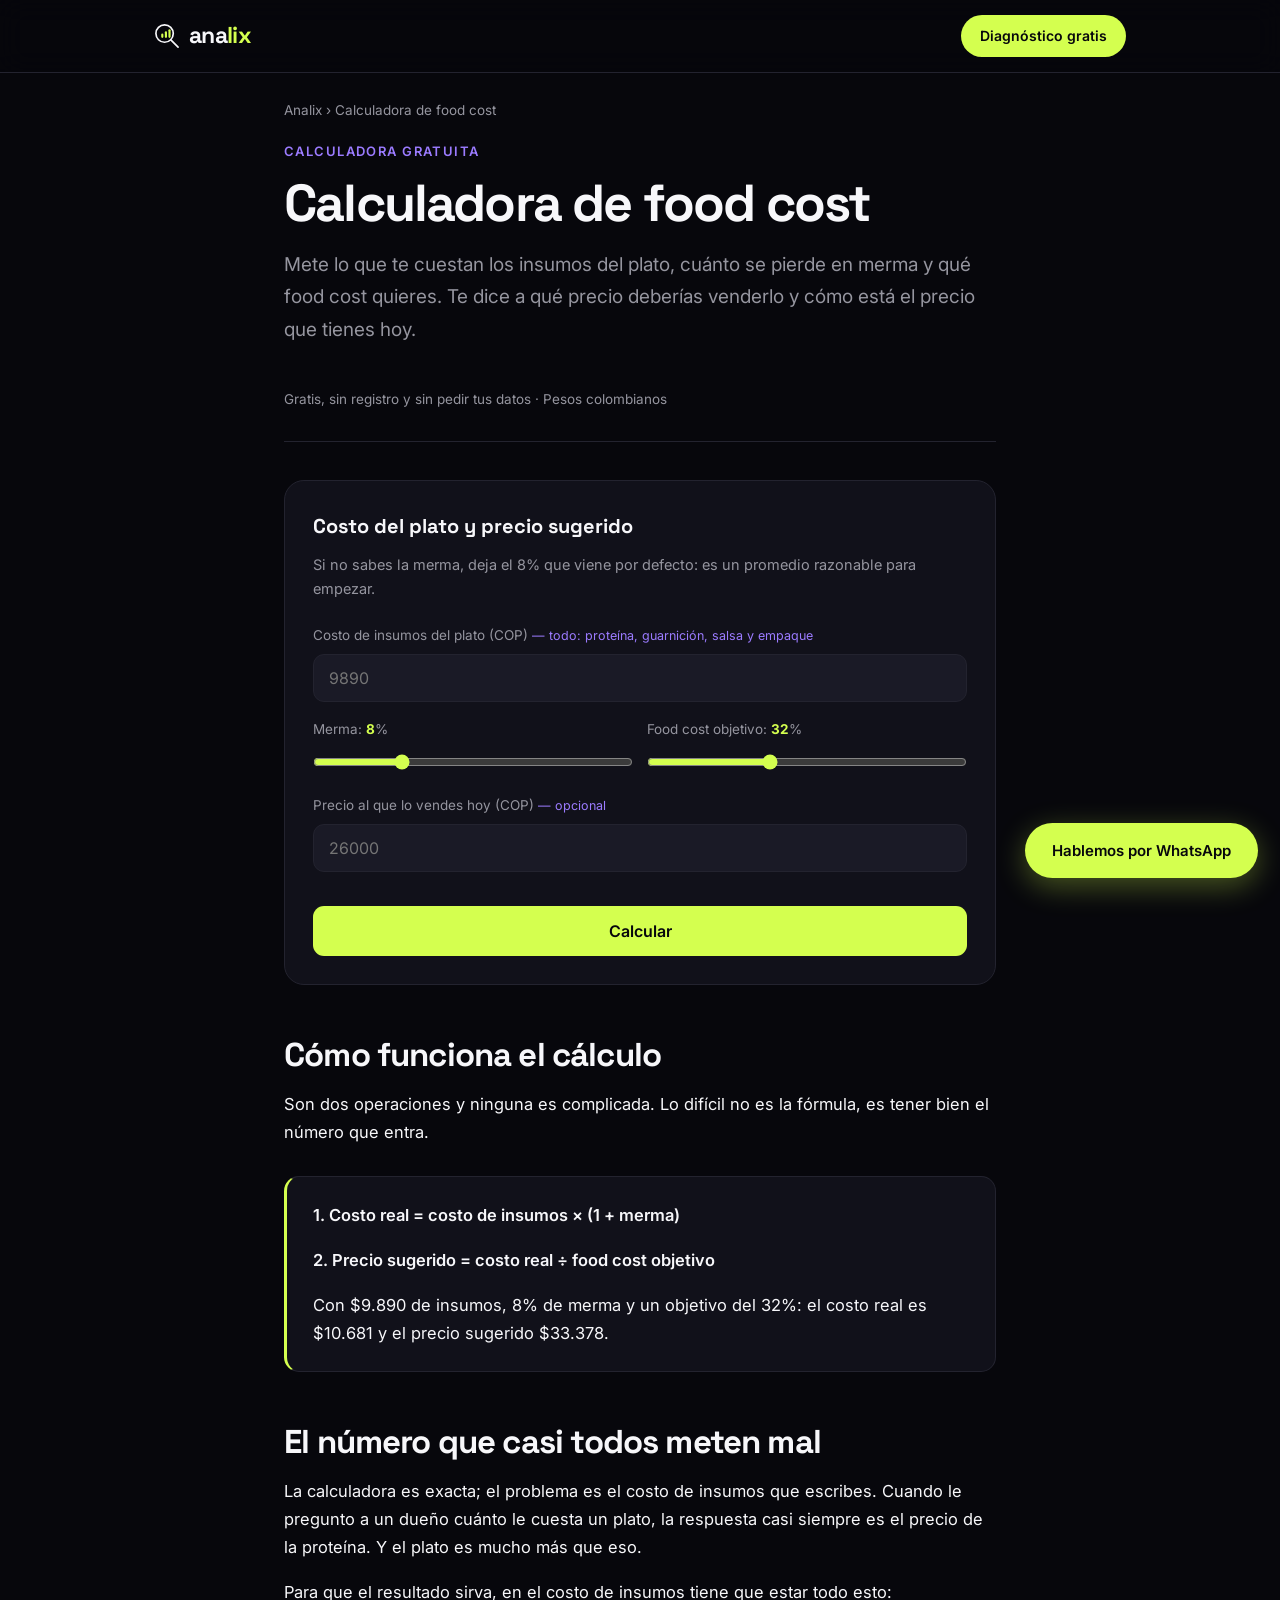
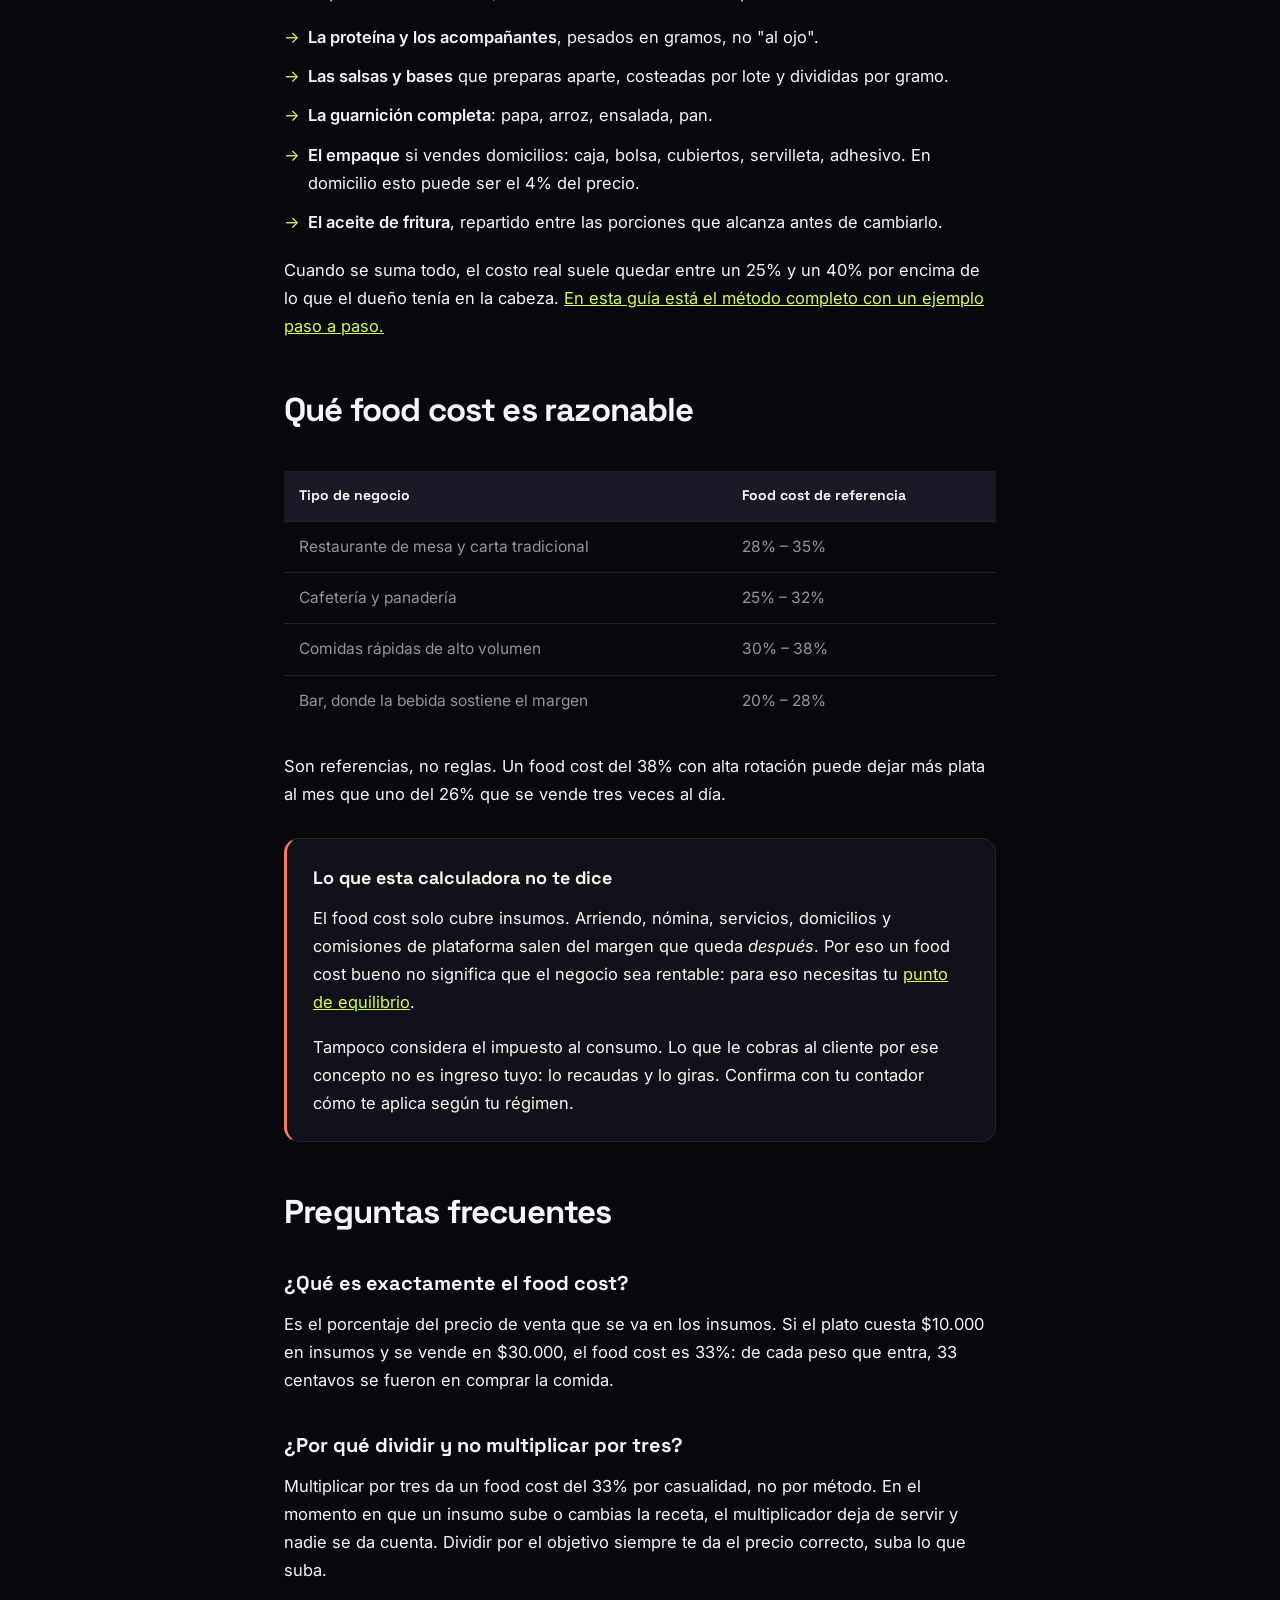
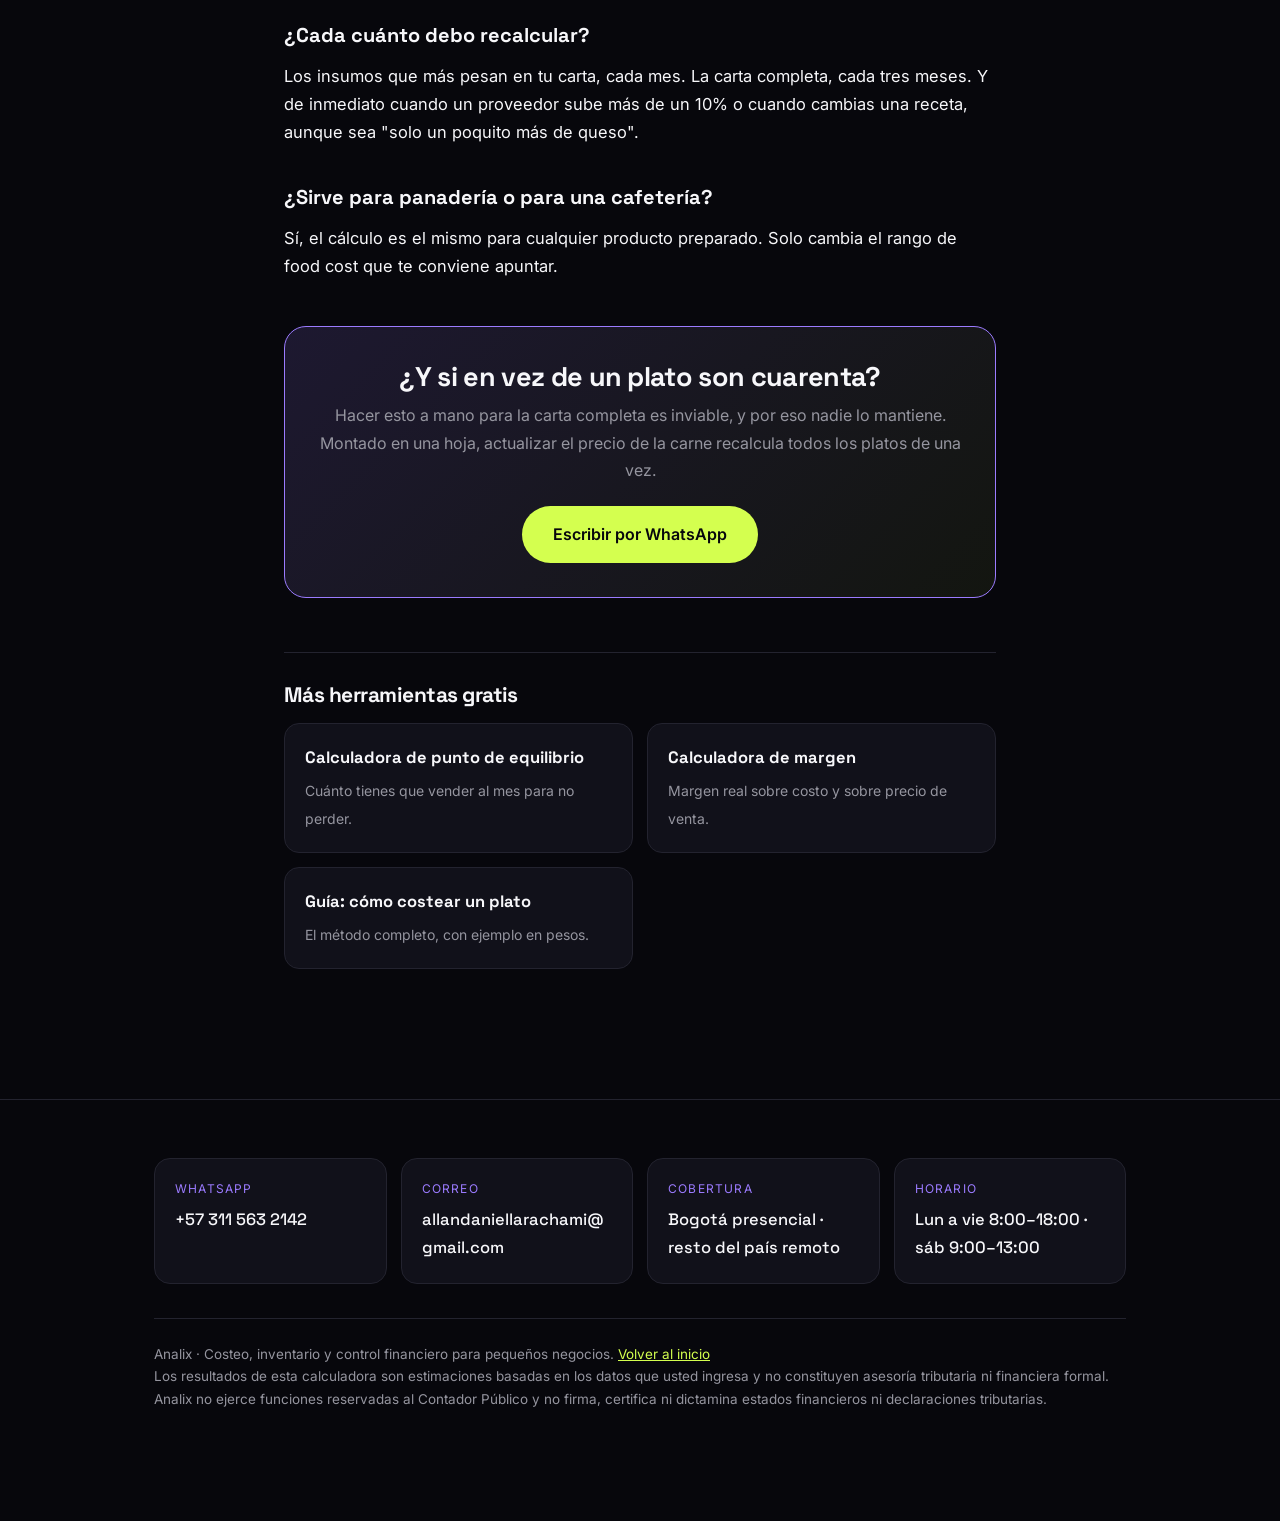
==== calculadora-food-cost.html @ 963f714d "Tres calculadoras gratuitas con pagina propia" ====
<!DOCTYPE html>
<html lang="es-CO">
<head>
<meta charset="UTF-8">
<meta name="viewport" content="width=device-width,initial-scale=1">
<title>Calculadora de food cost gratis: precio sugerido de tu plato | Analix</title>
<meta name="description" content="Calculadora de food cost gratis en pesos colombianos. Mete el costo de insumos, la merma y tu objetivo, y te dice el precio al que deberías vender el plato.">
<meta name="theme-color" content="#07070C">
<meta name="author" content="Analix">
<meta name="robots" content="index,follow">
<link rel="canonical" href="https://allandaniellarachami-sys.github.io/calculadora-food-cost.html">
<meta property="og:type" content="website">
<meta property="og:locale" content="es_CO">
<meta property="og:site_name" content="Analix">
<meta property="og:title" content="Calculadora de food cost gratis">
<meta property="og:description" content="Mete el costo de insumos, la merma y tu objetivo, y te dice a qué precio deberías vender el plato.">
<meta property="og:url" content="https://allandaniellarachami-sys.github.io/calculadora-food-cost.html">
<meta property="og:image" content="https://allandaniellarachami-sys.github.io/preview.png">
<meta name="twitter:card" content="summary_large_image">
<meta name="twitter:title" content="Calculadora de food cost gratis">
<meta name="twitter:description" content="Costo de insumos, merma y objetivo: te da el precio sugerido del plato.">
<meta name="twitter:image" content="https://allandaniellarachami-sys.github.io/preview.png">

<link rel="icon" href="data:image/svg+xml,%3Csvg xmlns='http://www.w3.org/2000/svg' viewBox='0 0 54 54'%3E%3Crect width='54' height='54' rx='11' fill='%2307070C'/%3E%3Ccircle cx='22' cy='22' r='18' fill='none' stroke='%23F7F7FA' stroke-width='3.5'/%3E%3Crect x='15' y='22' width='4.5' height='9' rx='2.25' fill='%23D4FF4F'/%3E%3Crect x='22.5' y='17' width='4.5' height='14' rx='2.25' fill='%23D4FF4F'/%3E%3Crect x='30' y='13' width='4.5' height='18' rx='2.25' fill='%23D4FF4F'/%3E%3Cpath d='M35 35L50 50' stroke='%23F7F7FA' stroke-width='3.5' stroke-linecap='round'/%3E%3C/svg%3E">
<link rel="preconnect" href="https://fonts.googleapis.com">
<link rel="preconnect" href="https://fonts.gstatic.com" crossorigin>
<link href="https://fonts.googleapis.com/css2?family=Space+Grotesk:wght@400;500;700&family=Inter:wght@400;500;600&display=swap" rel="stylesheet">
<link rel="stylesheet" href="analix.css">

<script type="application/ld+json">
{"@context":"https://schema.org","@type":"WebApplication","name":"Calculadora de food cost","applicationCategory":"BusinessApplication","operatingSystem":"Navegador web","inLanguage":"es-CO","url":"https://allandaniellarachami-sys.github.io/calculadora-food-cost.html","description":"Calculadora gratuita de food cost y precio sugerido para platos de restaurante, en pesos colombianos.","offers":{"@type":"Offer","price":"0","priceCurrency":"COP"},"provider":{"@type":"Organization","name":"Analix","url":"https://allandaniellarachami-sys.github.io/"}}
</script>
<script type="application/ld+json">
{"@context":"https://schema.org","@type":"FAQPage","mainEntity":[
{"@type":"Question","name":"¿Qué es el food cost?","acceptedAnswer":{"@type":"Answer","text":"El food cost es el porcentaje del precio de venta que se va en los insumos del plato. Si un plato cuesta 10.000 pesos en insumos y se vende en 30.000, el food cost es del 33%."}},
{"@type":"Question","name":"¿Cómo se calcula el precio a partir del food cost?","acceptedAnswer":{"@type":"Answer","text":"Se divide el costo total del plato entre el food cost objetivo expresado como fracción. Con un costo de 10.681 pesos y un objetivo del 32%, el precio es 10.681 dividido entre 0,32, es decir 33.378 pesos."}},
{"@type":"Question","name":"¿Qué food cost es bueno en Colombia?","acceptedAnswer":{"@type":"Answer","text":"Como referencia, entre 28% y 35% en restaurante de mesa, entre 25% y 32% en cafetería y panadería, y entre 30% y 38% en comidas rápidas de alto volumen. Son rangos orientativos, no reglas."}},
{"@type":"Question","name":"¿El food cost incluye arriendo y nómina?","acceptedAnswer":{"@type":"Answer","text":"No. El food cost solo mide los insumos. Arriendo, nómina, servicios y domicilios salen del margen que queda después, por eso un food cost bajo no garantiza que el negocio sea rentable."}}]}
</script>
<script type="application/ld+json">
{"@context":"https://schema.org","@type":"BreadcrumbList","itemListElement":[
{"@type":"ListItem","position":1,"name":"Analix","item":"https://allandaniellarachami-sys.github.io/"},
{"@type":"ListItem","position":2,"name":"Calculadora de food cost","item":"https://allandaniellarachami-sys.github.io/calculadora-food-cost.html"}]}
</script>
</head>
<body>

<a class="skip" href="#contenido">Ir al contenido</a>

<nav><div class="navin">
  <a class="logo" href="./"><svg viewBox="0 0 54 54" fill="none" aria-hidden="true"><circle cx="22" cy="22" r="18" stroke="#F7F7FA" stroke-width="3.5"/><rect x="15" y="22" width="4.5" height="9" rx="2.25" fill="#D4FF4F"/><rect x="22.5" y="17" width="4.5" height="14" rx="2.25" fill="#D4FF4F"/><rect x="30" y="13" width="4.5" height="18" rx="2.25" fill="#D4FF4F"/><path d="M35 35L50 50" stroke="#F7F7FA" stroke-width="3.5" stroke-linecap="round"/></svg>ana<span>lix</span></a>
  <a class="navcta" href="https://wa.me/573115632142?text=Hola%2C%20us%C3%A9%20la%20calculadora%20de%20food%20cost%20y%20quiero%20el%20diagn%C3%B3stico%20gratuito." target="_blank" rel="noopener">Diagnóstico gratis</a>
</div></nav>

<div class="wrap narrow">
  <div class="crumb"><a href="./">Analix</a> › Calculadora de food cost</div>
</div>

<article id="contenido"><div class="wrap narrow">
  <div class="kicker">Calculadora gratuita</div>
  <h1>Calculadora de <em>food cost</em></h1>
  <p class="entradilla">Mete lo que te cuestan los insumos del plato, cuánto se pierde en merma y qué food cost quieres. Te dice a qué precio deberías venderlo y cómo está el precio que tienes hoy.</p>
  <div class="meta">Gratis, sin registro y sin pedir tus datos · Pesos colombianos</div>

  <div class="calc">
    <h3>Costo del plato y precio sugerido</h3>
    <p class="ayuda">Si no sabes la merma, deja el 8% que viene por defecto: es un promedio razonable para empezar.</p>

    <div class="campo">
      <label for="ins">Costo de insumos del plato (COP) <span class="pista">— todo: proteína, guarnición, salsa y empaque</span></label>
      <input type="number" id="ins" placeholder="9890" min="0" step="50" inputmode="numeric">
    </div>

    <div class="cg2">
      <div class="campo">
        <label for="mer">Merma: <b id="merv" style="color:var(--lime)">8</b>%</label>
        <input type="range" id="mer" min="0" max="30" value="8" step="1">
      </div>
      <div class="campo">
        <label for="obj">Food cost objetivo: <b id="objv" style="color:var(--lime)">32</b>%</label>
        <input type="range" id="obj" min="15" max="60" value="32" step="1">
      </div>
    </div>

    <div class="campo">
      <label for="pre">Precio al que lo vendes hoy (COP) <span class="pista">— opcional</span></label>
      <input type="number" id="pre" placeholder="26000" min="0" step="100" inputmode="numeric">
    </div>

    <div class="err" id="e1" role="alert">Escribe el costo de insumos para poder calcular.</div>
    <button class="go" type="button" onclick="calcular()">Calcular</button>

    <div class="res" id="r" aria-live="polite">
      <div class="et">Precio sugerido</div>
      <div class="num" id="rnum">—</div>
      <p id="rtxt"></p>
      <div class="detalle" id="rdet"></div>
      <a class="cta2" id="rwa" href="https://wa.me/573115632142" target="_blank" rel="noopener">Que me costeen la carta completa</a>
    </div>
  </div>

  <h2>Cómo funciona el cálculo</h2>

  <p>Son dos operaciones y ninguna es complicada. Lo difícil no es la fórmula, es tener bien el número que entra.</p>

  <div class="caja">
    <p><strong>1. Costo real = costo de insumos × (1 + merma)</strong></p>
    <p><strong>2. Precio sugerido = costo real ÷ food cost objetivo</strong></p>
    <p>Con $9.890 de insumos, 8% de merma y un objetivo del 32%: el costo real es $10.681 y el precio sugerido $33.378.</p>
  </div>

  <h2>El número que casi todos meten mal</h2>

  <p>La calculadora es exacta; el problema es el costo de insumos que escribes. Cuando le pregunto a un dueño cuánto le cuesta un plato, la respuesta casi siempre es el precio de la proteína. Y el plato es mucho más que eso.</p>

  <p>Para que el resultado sirva, en el costo de insumos tiene que estar todo esto:</p>

  <ul>
    <li><strong>La proteína y los acompañantes</strong>, pesados en gramos, no "al ojo".</li>
    <li><strong>Las salsas y bases</strong> que preparas aparte, costeadas por lote y divididas por gramo.</li>
    <li><strong>La guarnición completa</strong>: papa, arroz, ensalada, pan.</li>
    <li><strong>El empaque</strong> si vendes domicilios: caja, bolsa, cubiertos, servilleta, adhesivo. En domicilio esto puede ser el 4% del precio.</li>
    <li><strong>El aceite de fritura</strong>, repartido entre las porciones que alcanza antes de cambiarlo.</li>
  </ul>

  <p>Cuando se suma todo, el costo real suele quedar entre un 25% y un 40% por encima de lo que el dueño tenía en la cabeza. <a href="./costear-un-plato.html">En esta guía está el método completo con un ejemplo paso a paso.</a></p>

  <h2>Qué food cost es razonable</h2>

  <div class="tscroll">
  <table class="tabla">
    <thead><tr><th>Tipo de negocio</th><th>Food cost de referencia</th></tr></thead>
    <tbody>
      <tr><td>Restaurante de mesa y carta tradicional</td><td>28% – 35%</td></tr>
      <tr><td>Cafetería y panadería</td><td>25% – 32%</td></tr>
      <tr><td>Comidas rápidas de alto volumen</td><td>30% – 38%</td></tr>
      <tr><td>Bar, donde la bebida sostiene el margen</td><td>20% – 28%</td></tr>
    </tbody>
  </table>
  </div>

  <p>Son referencias, no reglas. Un food cost del 38% con alta rotación puede dejar más plata al mes que uno del 26% que se vende tres veces al día.</p>

  <div class="caja alerta">
    <h3>Lo que esta calculadora no te dice</h3>
    <p>El food cost solo cubre insumos. Arriendo, nómina, servicios, domicilios y comisiones de plataforma salen del margen que queda <em>después</em>. Por eso un food cost bueno no significa que el negocio sea rentable: para eso necesitas tu <a href="./calculadora-punto-de-equilibrio.html">punto de equilibrio</a>.</p>
    <p>Tampoco considera el impuesto al consumo. Lo que le cobras al cliente por ese concepto no es ingreso tuyo: lo recaudas y lo giras. Confirma con tu contador cómo te aplica según tu régimen.</p>
  </div>

  <h2>Preguntas frecuentes</h2>

  <h3>¿Qué es exactamente el food cost?</h3>
  <p>Es el porcentaje del precio de venta que se va en los insumos. Si el plato cuesta $10.000 en insumos y se vende en $30.000, el food cost es 33%: de cada peso que entra, 33 centavos se fueron en comprar la comida.</p>

  <h3>¿Por qué dividir y no multiplicar por tres?</h3>
  <p>Multiplicar por tres da un food cost del 33% por casualidad, no por método. En el momento en que un insumo sube o cambias la receta, el multiplicador deja de servir y nadie se da cuenta. Dividir por el objetivo siempre te da el precio correcto, suba lo que suba.</p>

  <h3>¿Cada cuánto debo recalcular?</h3>
  <p>Los insumos que más pesan en tu carta, cada mes. La carta completa, cada tres meses. Y de inmediato cuando un proveedor sube más de un 10% o cuando cambias una receta, aunque sea "solo un poquito más de queso".</p>

  <h3>¿Sirve para panadería o para una cafetería?</h3>
  <p>Sí, el cálculo es el mismo para cualquier producto preparado. Solo cambia el rango de food cost que te conviene apuntar.</p>

  <div class="cta">
    <h2>¿Y si en vez de un plato son cuarenta?</h2>
    <p>Hacer esto a mano para la carta completa es inviable, y por eso nadie lo mantiene. Montado en una hoja, actualizar el precio de la carne recalcula todos los platos de una vez.</p>
    <a class="btn" href="https://wa.me/573115632142?text=Hola%2C%20us%C3%A9%20la%20calculadora%20de%20food%20cost%20y%20quiero%20que%20me%20cost%C3%A9en%20la%20carta%20completa." target="_blank" rel="noopener">Escribir por WhatsApp</a>
  </div>

  <div class="sig">
    <h2>Más herramientas gratis</h2>
    <div class="sigl">
      <a class="sigc" href="./calculadora-punto-de-equilibrio.html"><b>Calculadora de punto de equilibrio</b><span>Cuánto tienes que vender al mes para no perder.</span></a>
      <a class="sigc" href="./calculadora-margen-de-ganancia.html"><b>Calculadora de margen</b><span>Margen real sobre costo y sobre precio de venta.</span></a>
      <a class="sigc" href="./costear-un-plato.html"><b>Guía: cómo costear un plato</b><span>El método completo, con ejemplo en pesos.</span></a>
    </div>
  </div>
</div></article>

<footer><div class="wrap">
  <div class="fgrid">
    <div class="cbox"><div class="ck">WhatsApp</div><a class="cv" href="https://wa.me/573115632142" target="_blank" rel="noopener">+57 311 563 2142</a></div>
    <div class="cbox"><div class="ck">Correo</div><a class="cv" href="mailto:allandaniellarachami@gmail.com">allandaniellarachami@gmail.com</a></div>
    <div class="cbox"><div class="ck">Cobertura</div><div class="cv">Bogotá presencial · resto del país remoto</div></div>
    <div class="cbox"><div class="ck">Horario</div><div class="cv">Lun a vie 8:00–18:00 · sáb 9:00–13:00</div></div>
  </div>
  <div class="fmeta">
    Analix · Costeo, inventario y control financiero para pequeños negocios. <a href="./">Volver al inicio</a><br>
    Los resultados de esta calculadora son estimaciones basadas en los datos que usted ingresa y no constituyen asesoría tributaria ni financiera formal. Analix no ejerce funciones reservadas al Contador Público y no firma, certifica ni dictamina estados financieros ni declaraciones tributarias.
  </div>
</div></footer>

<a class="float" href="https://wa.me/573115632142?text=Hola%2C%20quiero%20el%20diagn%C3%B3stico%20gratuito." target="_blank" rel="noopener" aria-label="Escribir por WhatsApp">Hablemos por WhatsApp</a>

<script>
const g = id => document.getElementById(id);
const cop = n => '$' + new Intl.NumberFormat('es-CO', {maximumFractionDigits:0}).format(Math.round(n));
const WA = 'https://wa.me/573115632142?text=';

g('mer').addEventListener('input', e => g('merv').textContent = e.target.value);
g('obj').addEventListener('input', e => g('objv').textContent = e.target.value);

function calcular(){
  const ins = parseFloat(g('ins').value);
  if (isNaN(ins) || ins <= 0) { g('e1').classList.add('on'); g('r').classList.remove('on'); g('ins').focus(); return; }
  g('e1').classList.remove('on');

  const merma = parseFloat(g('mer').value) / 100;
  const obj = parseFloat(g('obj').value) / 100;
  const real = ins * (1 + merma);
  const sugerido = real / obj;
  const precioHoy = parseFloat(g('pre').value);
  const hayPrecio = !isNaN(precioHoy) && precioHoy > 0;

  g('rnum').textContent = cop(sugerido);
  g('rnum').classList.remove('mal');

  let det = `<span>Costo de insumos <b>${cop(ins)}</b></span>` +
            `<span>Más ${(merma*100).toFixed(0)}% de merma <b>${cop(real)}</b></span>` +
            `<span>Food cost objetivo <b>${(obj*100).toFixed(0)}%</b></span>` +
            `<span>Te deja por plato <b>${cop(sugerido - real)}</b></span>`;

  let txt = `Vendiéndolo a ${cop(sugerido)} cumples tu objetivo del ${(obj*100).toFixed(0)}% y te quedan ${cop(sugerido - real)} por plato para cubrir arriendo, nómina y servicios.`;
  let msg = `Hola, usé la calculadora de food cost.\n\nCosto de insumos: ${cop(ins)}\nMerma: ${(merma*100).toFixed(0)}%\nFood cost objetivo: ${(obj*100).toFixed(0)}%\nPrecio sugerido: ${cop(sugerido)}`;

  if (hayPrecio) {
    const fcReal = real / precioHoy * 100;
    det += `<span>Tu precio actual <b>${cop(precioHoy)}</b></span>` +
           `<span>Tu food cost real <b>${fcReal.toFixed(1)}%</b></span>`;
    msg += `\nPrecio actual: ${cop(precioHoy)}\nFood cost real: ${fcReal.toFixed(1)}%`;

    if (precioHoy < real) {
      g('rnum').classList.add('mal');
      txt = `Ojo: lo estás vendiendo a ${cop(precioHoy)} y te cuesta ${cop(real)}. Pierdes ${cop(real - precioHoy)} cada vez que lo vendes, antes de contar arriendo y nómina. El precio debería ser ${cop(sugerido)}.`;
    } else if (fcReal > obj * 100) {
      txt = `Tu food cost real es ${fcReal.toFixed(1)}%, por encima de tu objetivo del ${(obj*100).toFixed(0)}%. Para cumplirlo tendrías que subir el precio de ${cop(precioHoy)} a ${cop(sugerido)}, es decir ${cop(sugerido - precioHoy)} más.`;
    } else {
      txt = `Bien: tu food cost real es ${fcReal.toFixed(1)}% y cumple tu objetivo del ${(obj*100).toFixed(0)}%. Te deja ${cop(precioHoy - real)} por plato. Recuerda que de ahí todavía salen arriendo, nómina y servicios.`;
    }
  }

  g('rtxt').textContent = txt;
  g('rdet').innerHTML = det;
  g('rwa').href = WA + encodeURIComponent(msg + '\n\nQuiero que me costeen la carta completa.');
  g('r').classList.add('on');
}
</script>
</body>
</html>
---- analix.css ----
/* Analix — hoja de estilo compartida de las guías.
   La página principal (index.html) lleva su propio <style> embebido y no depende de este archivo. */

:root{--bg:#07070C;--surf:#11111A;--surf2:#1A1A26;--lime:#D4FF4F;--violet:#9B7BFF;--coral:#FF7A59;--cyan:#4FE3FF;--txt:#F7F7FA;--mut:#95959F;--line:#23232F}
*{margin:0;padding:0;box-sizing:border-box}
html{scroll-behavior:smooth}
body{background:var(--bg);color:var(--txt);font-family:'Inter',system-ui,sans-serif;line-height:1.7;-webkit-font-smoothing:antialiased;overflow-x:hidden}
h1,h2,h3,h4,.gro{font-family:'Space Grotesk',sans-serif}
.wrap{max-width:1020px;margin:0 auto;padding:0 24px}
.narrow{max-width:760px}
a{color:var(--lime)}
a:focus-visible,button:focus-visible,summary:focus-visible{outline:2px solid var(--lime);outline-offset:3px;border-radius:6px}
.skip{position:absolute;left:-9999px;top:0;background:var(--lime);color:#07070C;padding:12px 20px;border-radius:0 0 10px 0;font-weight:600;z-index:100}
.skip:focus{left:0}

nav{position:sticky;top:0;z-index:50;background:rgba(7,7,12,.85);backdrop-filter:blur(14px);border-bottom:1px solid var(--line)}
.navin{max-width:1020px;margin:0 auto;padding:15px 24px;display:flex;justify-content:space-between;align-items:center;gap:14px}
.logo{font-family:'Space Grotesk';font-weight:700;font-size:23px;letter-spacing:-.03em;display:flex;align-items:center;color:var(--txt);text-decoration:none}
.logo svg{width:26px;height:26px;flex-shrink:0;margin-right:9px}
.logo span{color:var(--lime)}
.navcta{background:var(--lime);color:#07070C;text-decoration:none;padding:9px 19px;border-radius:99px;font-weight:600;font-size:14px;transition:.2s;white-space:nowrap}
.navcta:hover{box-shadow:0 0 22px rgba(212,255,79,.45)}

.crumb{font-size:13.5px;color:var(--mut);padding:26px 0 0}
.crumb a{color:var(--mut);text-decoration:none}
.crumb a:hover{color:var(--lime)}

article{padding:18px 0 70px}
.kicker{color:var(--violet);font-size:13px;font-weight:600;letter-spacing:.11em;text-transform:uppercase;margin-bottom:14px}
h1{font-size:clamp(32px,5.4vw,52px);line-height:1.06;font-weight:700;letter-spacing:-.035em;margin-bottom:18px}
h1 em{font-style:normal;color:var(--lime)}
.entradilla{font-size:19px;color:var(--mut);margin-bottom:26px}
.meta{font-size:13.5px;color:var(--mut);padding:16px 0 30px;border-bottom:1px solid var(--line);margin-bottom:38px}

article h2{font-size:clamp(25px,3.6vw,33px);letter-spacing:-.025em;line-height:1.15;margin:52px 0 15px;font-weight:700}
article h3{font-size:20px;margin:34px 0 10px;font-weight:700}
article p{margin-bottom:17px;font-size:16.5px}
article ul,article ol{margin:0 0 20px 0;padding-left:0;list-style:none}
article li{font-size:16.5px;padding-left:24px;position:relative;margin-bottom:11px}
article ul li:before{content:"→";position:absolute;left:0;color:var(--lime)}
article ol{counter-reset:n}
article ol li{counter-increment:n}
article ol li:before{content:counter(n)".";position:absolute;left:0;color:var(--lime);font-weight:700;font-family:'Space Grotesk'}
article strong{color:var(--txt);font-weight:600}
article em{color:var(--txt)}

.caja{background:var(--surf);border:1px solid var(--line);border-left:3px solid var(--lime);border-radius:15px;padding:24px 26px;margin:30px 0}
.caja h3{margin-top:0;font-size:18px}
.caja p:last-child,.caja ul:last-child{margin-bottom:0}
.alerta{border-left-color:var(--coral)}
.nota{border-left-color:var(--violet)}

.tabla{width:100%;border-collapse:collapse;margin:26px 0;font-size:15.5px}
.tabla th{text-align:left;background:var(--surf2);color:var(--txt);font-family:'Space Grotesk';font-weight:700;padding:13px 15px;border-bottom:1px solid var(--line);font-size:14px}
.tabla td{padding:12px 15px;border-bottom:1px solid var(--line);color:var(--mut)}
.tabla tr:last-child td{border-bottom:0}
.tabla .tot td{color:var(--txt);font-weight:600;background:rgba(212,255,79,.06)}
.tscroll{overflow-x:auto;-webkit-overflow-scrolling:touch}

.cta{background:linear-gradient(135deg,rgba(155,123,255,.15),rgba(212,255,79,.06));border:1px solid var(--violet);border-radius:22px;padding:34px;margin:46px 0 0;text-align:center}
.cta h2{margin:0 0 10px;font-size:27px}
.cta p{color:var(--mut);margin-bottom:22px;font-size:16px}
.btn{display:inline-block;background:var(--lime);color:#07070C;text-decoration:none;padding:15px 31px;border-radius:99px;font-weight:600;font-size:16px;transition:.2s}
.btn:hover{transform:translateY(-2px);box-shadow:0 10px 30px rgba(212,255,79,.3)}

.sig{margin-top:54px;padding-top:30px;border-top:1px solid var(--line)}
.sig h2{font-size:21px;margin:0 0 16px}
.sigl{display:grid;grid-template-columns:repeat(auto-fit,minmax(250px,1fr));gap:14px}
.sigc{background:var(--surf);border:1px solid var(--line);border-radius:15px;padding:20px;text-decoration:none;display:block;transition:.2s}
.sigc:hover{border-color:var(--violet);transform:translateY(-3px)}
.sigc b{display:block;font-family:'Space Grotesk';color:var(--txt);font-size:16.5px;margin-bottom:5px;font-weight:700}
.sigc span{font-size:14px;color:var(--mut)}

footer{padding:58px 0 110px;border-top:1px solid var(--line);margin-top:60px}
.fgrid{display:grid;grid-template-columns:repeat(auto-fit,minmax(210px,1fr));gap:14px}
.cbox{background:var(--surf);border:1px solid var(--line);border-radius:16px;padding:20px}
.cbox .ck{font-size:12px;text-transform:uppercase;letter-spacing:.1em;color:var(--violet);margin-bottom:7px}
.cbox .cv{font-family:'Space Grotesk';font-size:16.5px;font-weight:500;color:var(--txt);text-decoration:none;word-break:break-word}
.fmeta{margin-top:34px;padding-top:24px;border-top:1px solid var(--line);font-size:13.5px;color:var(--mut)}

/* --- Calculadoras --- */
.calc{background:var(--surf);border:1px solid var(--line);border-radius:20px;padding:28px;margin:28px 0}
.calc h3{margin-top:0;font-size:20px}
.calc .ayuda{color:var(--mut);font-size:14.5px;margin-bottom:22px}
.campo{margin-bottom:16px}
.campo label{display:block;font-size:13.5px;color:var(--mut);margin-bottom:7px}
.campo .pista{color:var(--violet);font-size:12.5px}
.calc input[type=number],.calc select{width:100%;background:var(--surf2);border:1px solid var(--line);color:var(--txt);padding:13px 15px;border-radius:11px;font-size:16px;font-family:inherit}
.calc input:focus,.calc select:focus{outline:none;border-color:var(--lime)}
.calc input[type=range]{width:100%;accent-color:var(--lime);margin-top:6px}
.cg2{display:grid;grid-template-columns:repeat(auto-fit,minmax(210px,1fr));gap:14px}
.calc button.go{width:100%;background:var(--lime);color:#07070C;border:0;padding:15px;border-radius:11px;font-weight:600;font-size:16px;font-family:inherit;cursor:pointer;margin-top:18px;transition:.2s}
.calc button.go:hover{box-shadow:0 0 26px rgba(212,255,79,.4)}
.res{margin-top:22px;padding:24px;border-radius:14px;background:var(--surf2);border-left:3px solid var(--lime);display:none}
.res.on{display:block}
.res .et{font-size:12.5px;text-transform:uppercase;letter-spacing:.08em;color:var(--mut)}
.res .num{font-family:'Space Grotesk';font-size:34px;font-weight:700;color:var(--lime);line-height:1.15;margin:6px 0 10px}
.res .num.mal{color:var(--coral)}
.res p{font-size:15px;color:var(--mut);margin-bottom:0}
.res .detalle{margin-top:16px;padding-top:14px;border-top:1px solid var(--line);font-size:14.5px;color:var(--mut)}
.res .detalle span{display:flex;justify-content:space-between;gap:14px;padding:4px 0}
.res .detalle b{color:var(--txt);font-weight:600}
.err{color:var(--coral);font-size:14px;margin-top:10px;display:none}
.err.on{display:block}
.cta2{display:inline-block;margin-top:18px;background:transparent;border:1px solid var(--lime);color:var(--lime);text-decoration:none;padding:11px 22px;border-radius:99px;font-weight:600;font-size:14px;transition:.2s}
.cta2:hover{background:var(--lime);color:#07070C}

.float{position:fixed;bottom:22px;right:22px;background:var(--lime);color:#07070C;padding:15px 27px;border-radius:99px;text-decoration:none;font-weight:600;box-shadow:0 8px 30px rgba(212,255,79,.32);z-index:60;font-size:15px}
@media(max-width:620px){article{padding:14px 0 50px}.cta{padding:25px}.float{padding:13px 22px;font-size:14px;bottom:16px;right:16px}article p,article li{font-size:16px}}
@media(prefers-reduced-motion:reduce){*{animation:none!important;transition:none!important}}
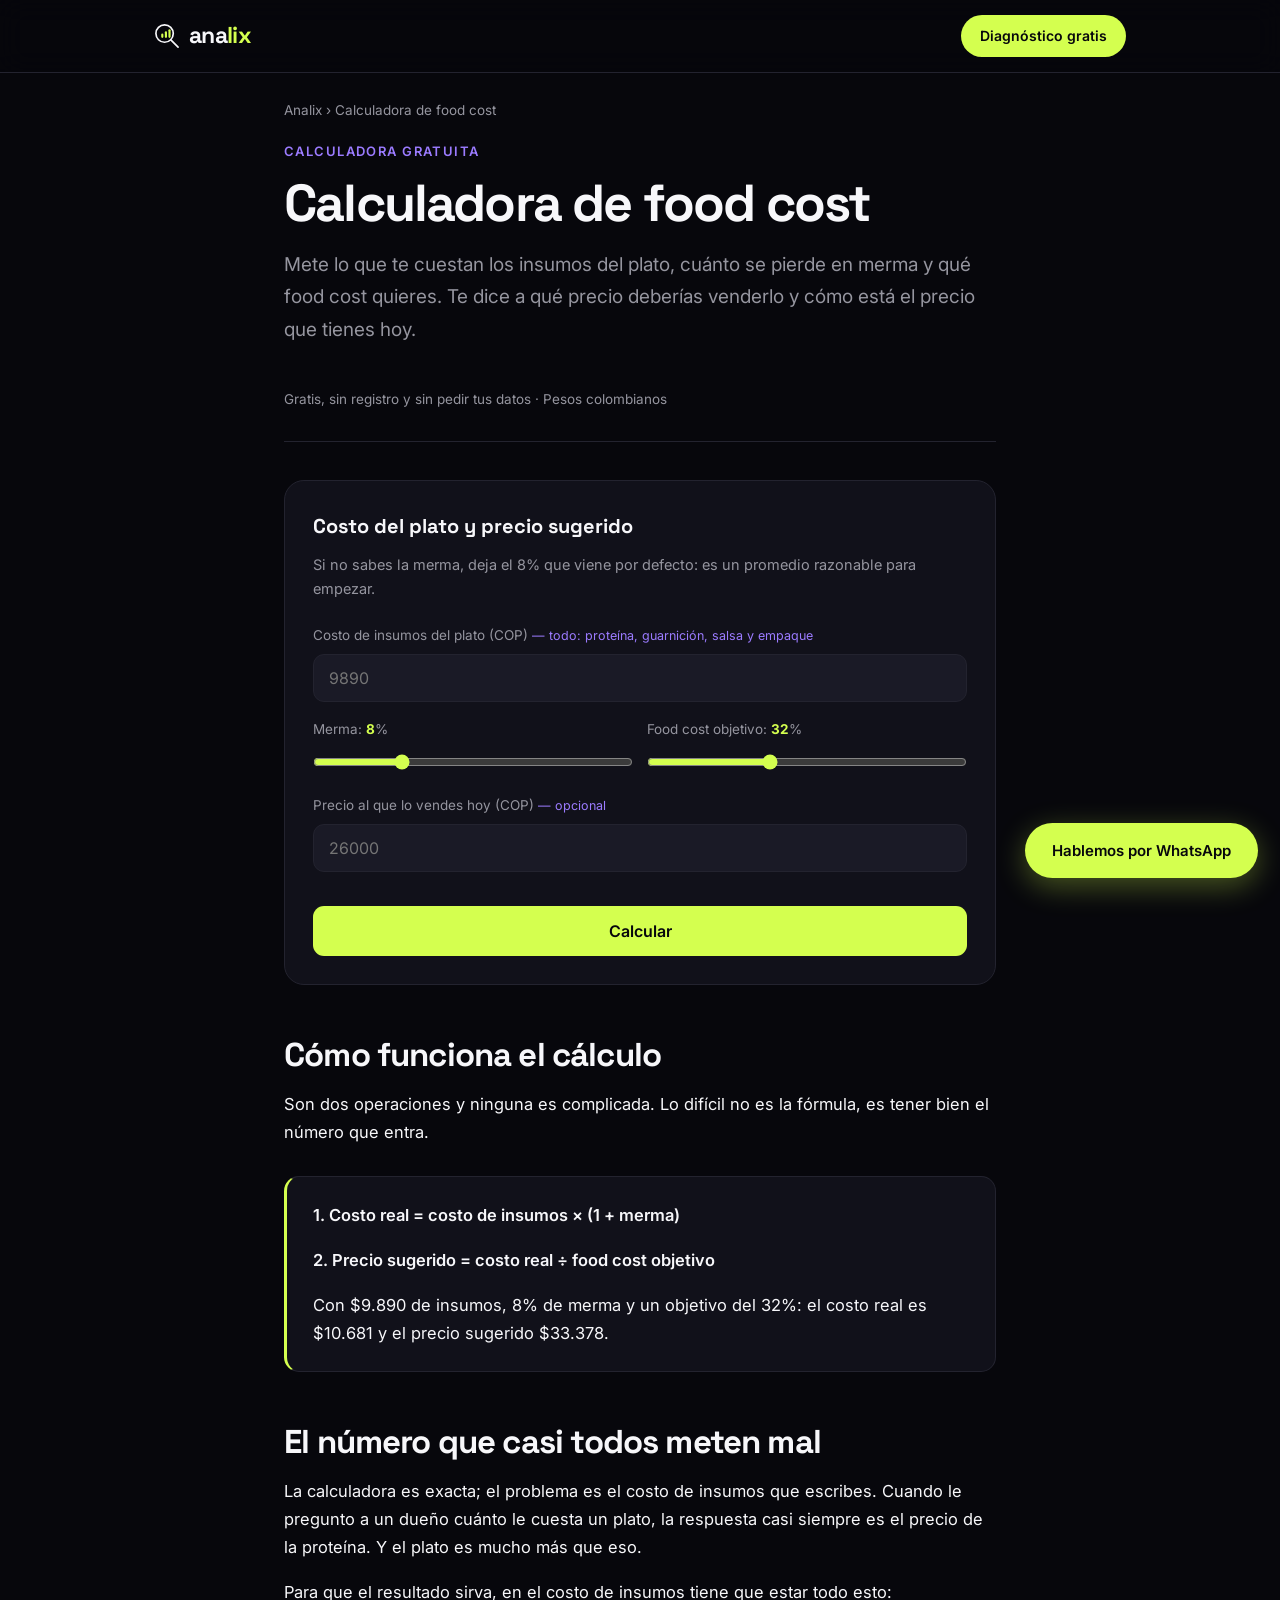
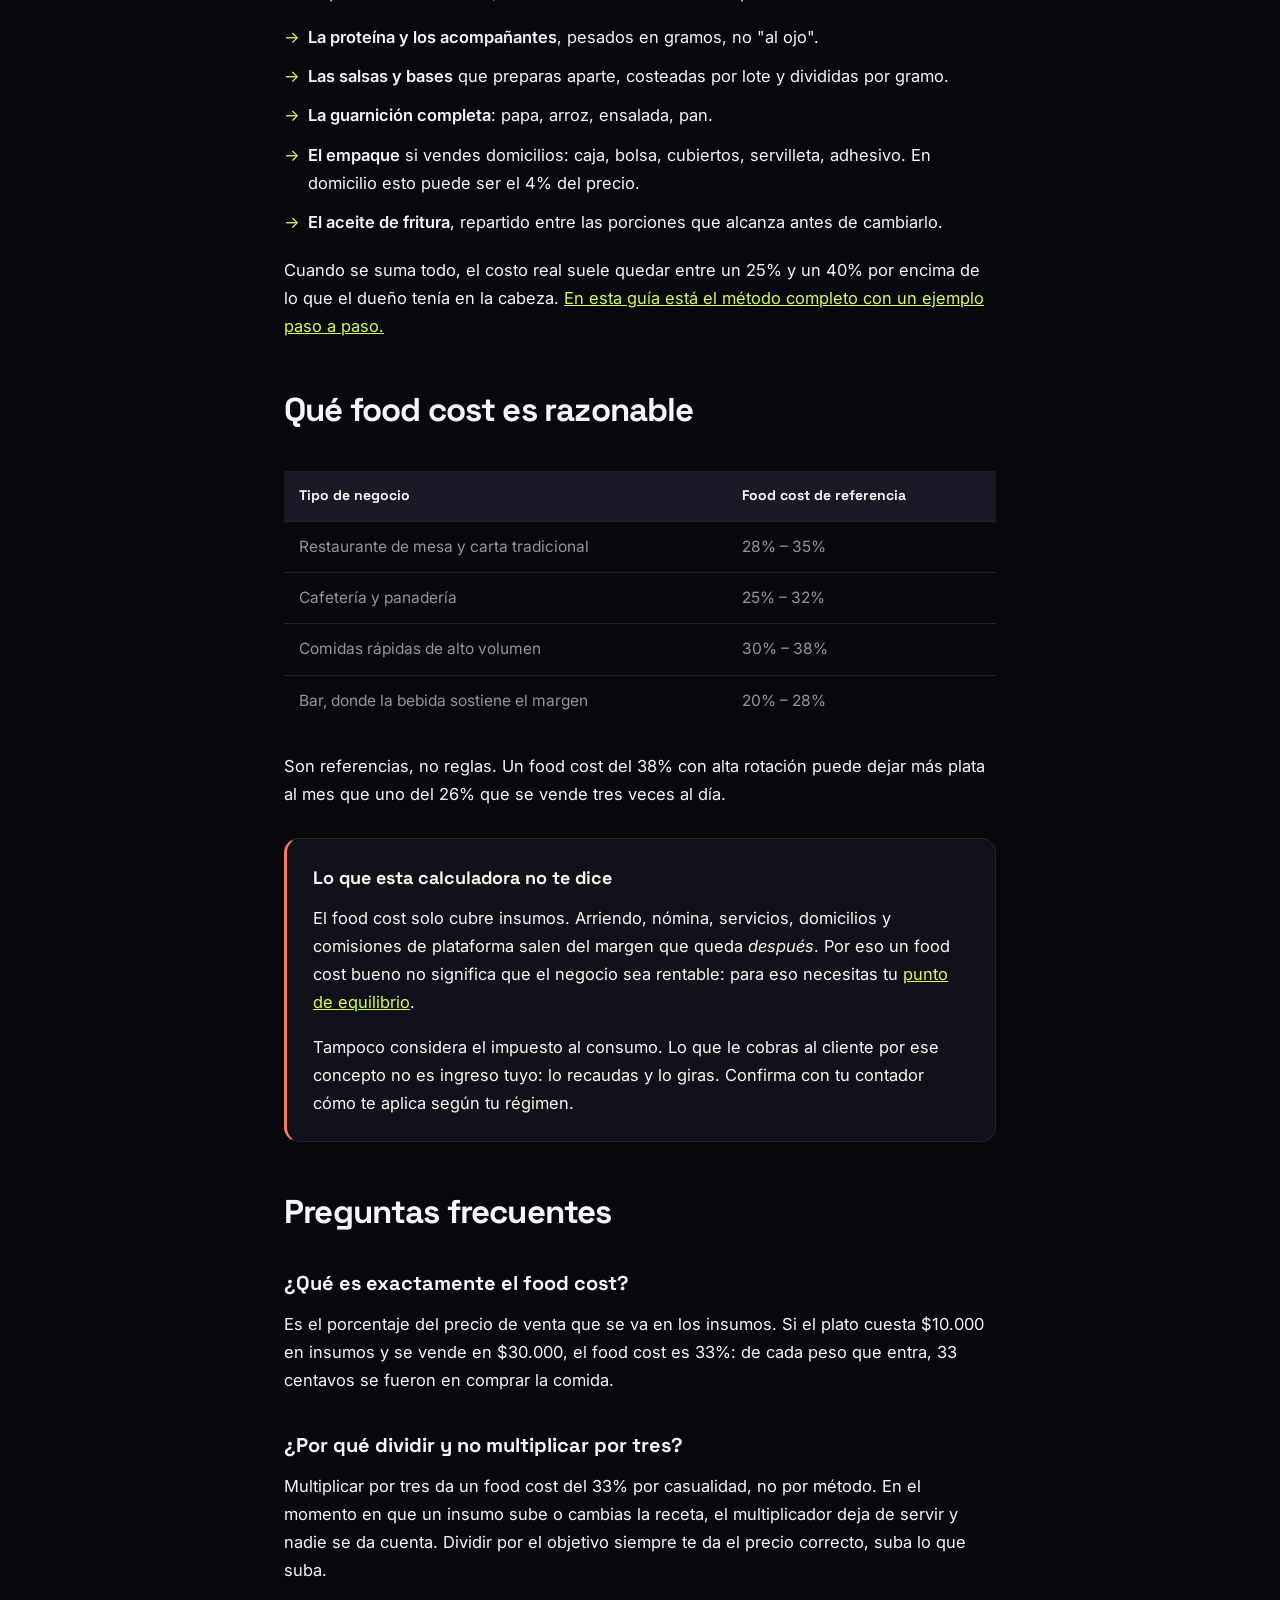
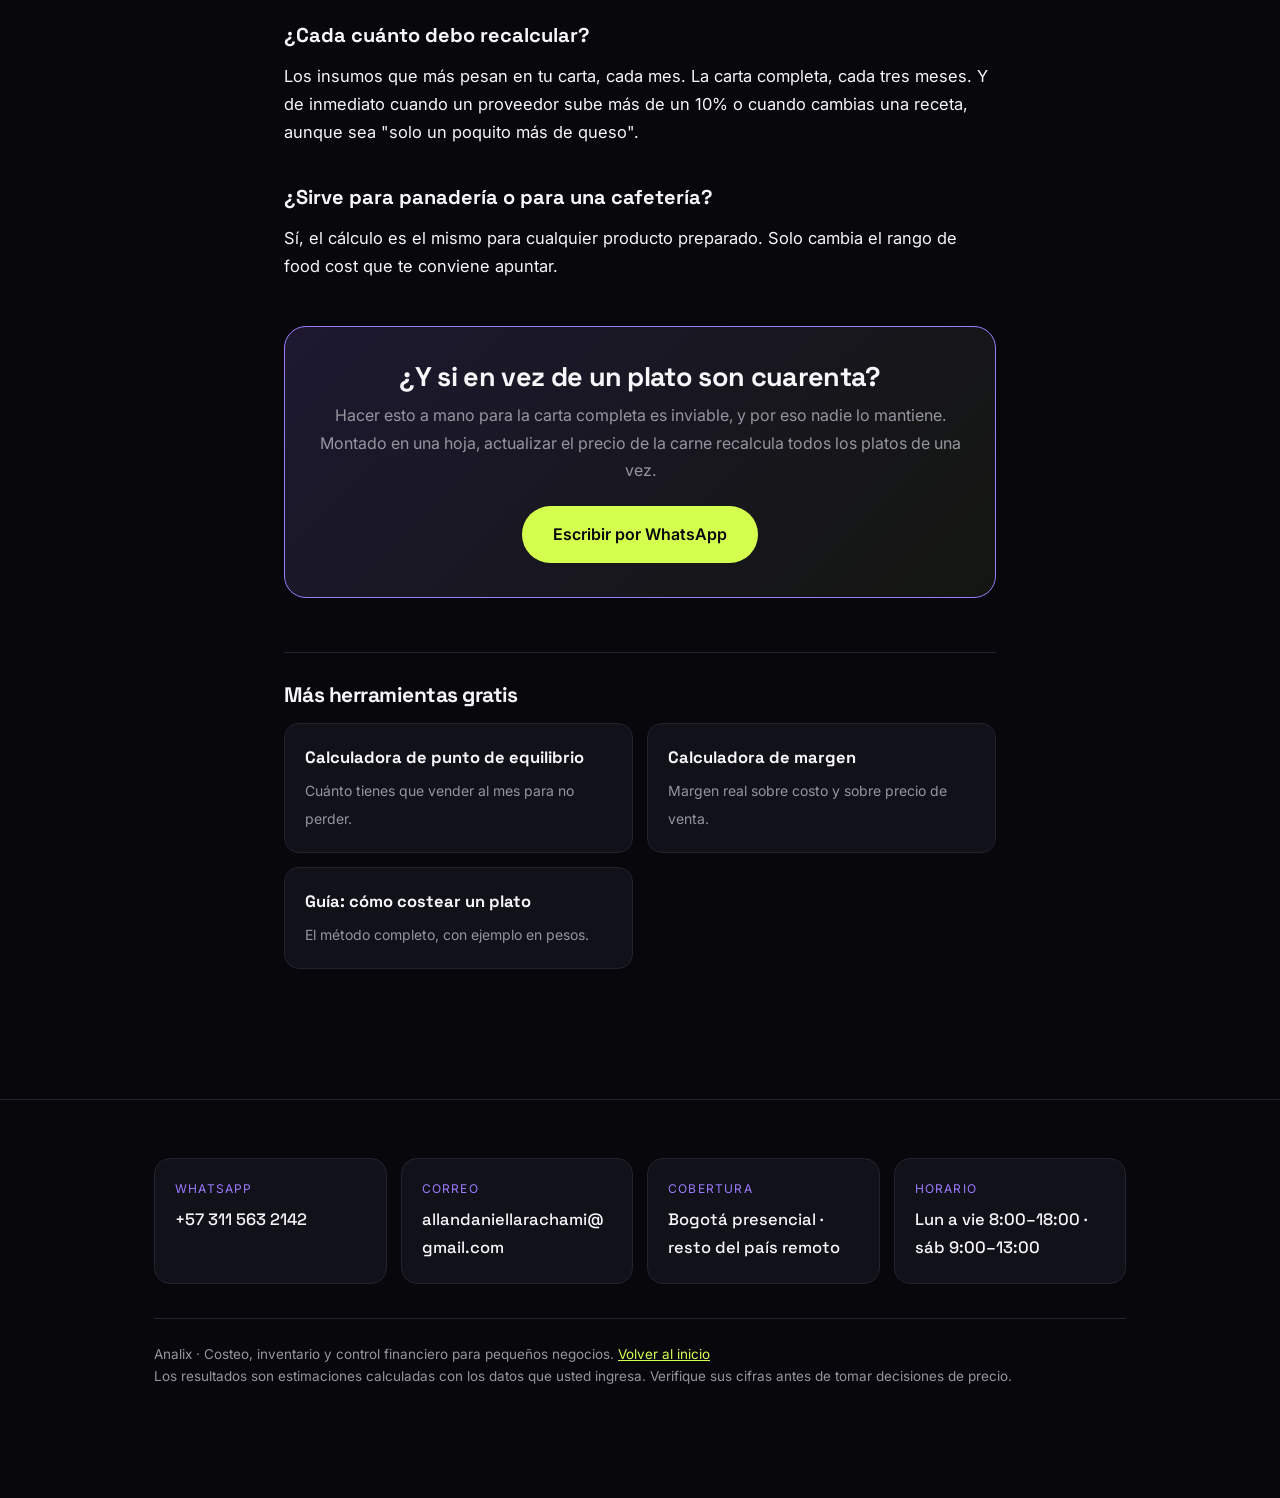
==== commit f4cf25ad: "Quitar la nota de alcance y corregir el marcado de preguntas frecuentes Las preguntas declaradas en " ====
--- a/calculadora-food-cost.html
+++ b/calculadora-food-cost.html
@@ -30,13 +30,7 @@
 <script type="application/ld+json">
 {"@context":"https://schema.org","@type":"WebApplication","name":"Calculadora de food cost","applicationCategory":"BusinessApplication","operatingSystem":"Navegador web","inLanguage":"es-CO","url":"https://allandaniellarachami-sys.github.io/calculadora-food-cost.html","description":"Calculadora gratuita de food cost y precio sugerido para platos de restaurante, en pesos colombianos.","offers":{"@type":"Offer","price":"0","priceCurrency":"COP"},"provider":{"@type":"Organization","name":"Analix","url":"https://allandaniellarachami-sys.github.io/"}}
 </script>
-<script type="application/ld+json">
-{"@context":"https://schema.org","@type":"FAQPage","mainEntity":[
-{"@type":"Question","name":"¿Qué es el food cost?","acceptedAnswer":{"@type":"Answer","text":"El food cost es el porcentaje del precio de venta que se va en los insumos del plato. Si un plato cuesta 10.000 pesos en insumos y se vende en 30.000, el food cost es del 33%."}},
-{"@type":"Question","name":"¿Cómo se calcula el precio a partir del food cost?","acceptedAnswer":{"@type":"Answer","text":"Se divide el costo total del plato entre el food cost objetivo expresado como fracción. Con un costo de 10.681 pesos y un objetivo del 32%, el precio es 10.681 dividido entre 0,32, es decir 33.378 pesos."}},
-{"@type":"Question","name":"¿Qué food cost es bueno en Colombia?","acceptedAnswer":{"@type":"Answer","text":"Como referencia, entre 28% y 35% en restaurante de mesa, entre 25% y 32% en cafetería y panadería, y entre 30% y 38% en comidas rápidas de alto volumen. Son rangos orientativos, no reglas."}},
-{"@type":"Question","name":"¿El food cost incluye arriendo y nómina?","acceptedAnswer":{"@type":"Answer","text":"No. El food cost solo mide los insumos. Arriendo, nómina, servicios y domicilios salen del margen que queda después, por eso un food cost bajo no garantiza que el negocio sea rentable."}}]}
-</script>
+<script type="application/ld+json">{"@context":"https://schema.org","@type":"FAQPage","mainEntity":[{"@type":"Question","name":"¿Qué es exactamente el food cost?","acceptedAnswer":{"@type":"Answer","text":"Es el porcentaje del precio de venta que se va en los insumos. Si el plato cuesta $10.000 en insumos y se vende en $30.000, el food cost es 33%: de cada peso que entra, 33 centavos se fueron en comprar la comida."}},{"@type":"Question","name":"¿Por qué dividir y no multiplicar por tres?","acceptedAnswer":{"@type":"Answer","text":"Multiplicar por tres da un food cost del 33% por casualidad, no por método. En el momento en que un insumo sube o cambias la receta, el multiplicador deja de servir y nadie se da cuenta. Dividir por el objetivo siempre te da el precio correcto, suba lo que suba."}},{"@type":"Question","name":"¿Cada cuánto debo recalcular?","acceptedAnswer":{"@type":"Answer","text":"Los insumos que más pesan en tu carta, cada mes. La carta completa, cada tres meses. Y de inmediato cuando un proveedor sube más de un 10% o cuando cambias una receta, aunque sea \"solo un poquito más de queso\"."}},{"@type":"Question","name":"¿Sirve para panadería o para una cafetería?","acceptedAnswer":{"@type":"Answer","text":"Sí, el cálculo es el mismo para cualquier producto preparado. Solo cambia el rango de food cost que te conviene apuntar."}}]}</script>
 <script type="application/ld+json">
 {"@context":"https://schema.org","@type":"BreadcrumbList","itemListElement":[
 {"@type":"ListItem","position":1,"name":"Analix","item":"https://allandaniellarachami-sys.github.io/"},
@@ -186,7 +180,7 @@
   </div>
   <div class="fmeta">
     Analix · Costeo, inventario y control financiero para pequeños negocios. <a href="./">Volver al inicio</a><br>
-    Los resultados de esta calculadora son estimaciones basadas en los datos que usted ingresa y no constituyen asesoría tributaria ni financiera formal. Analix no ejerce funciones reservadas al Contador Público y no firma, certifica ni dictamina estados financieros ni declaraciones tributarias.
+    Los resultados son estimaciones calculadas con los datos que usted ingresa. Verifique sus cifras antes de tomar decisiones de precio.
   </div>
 </div></footer>
 
